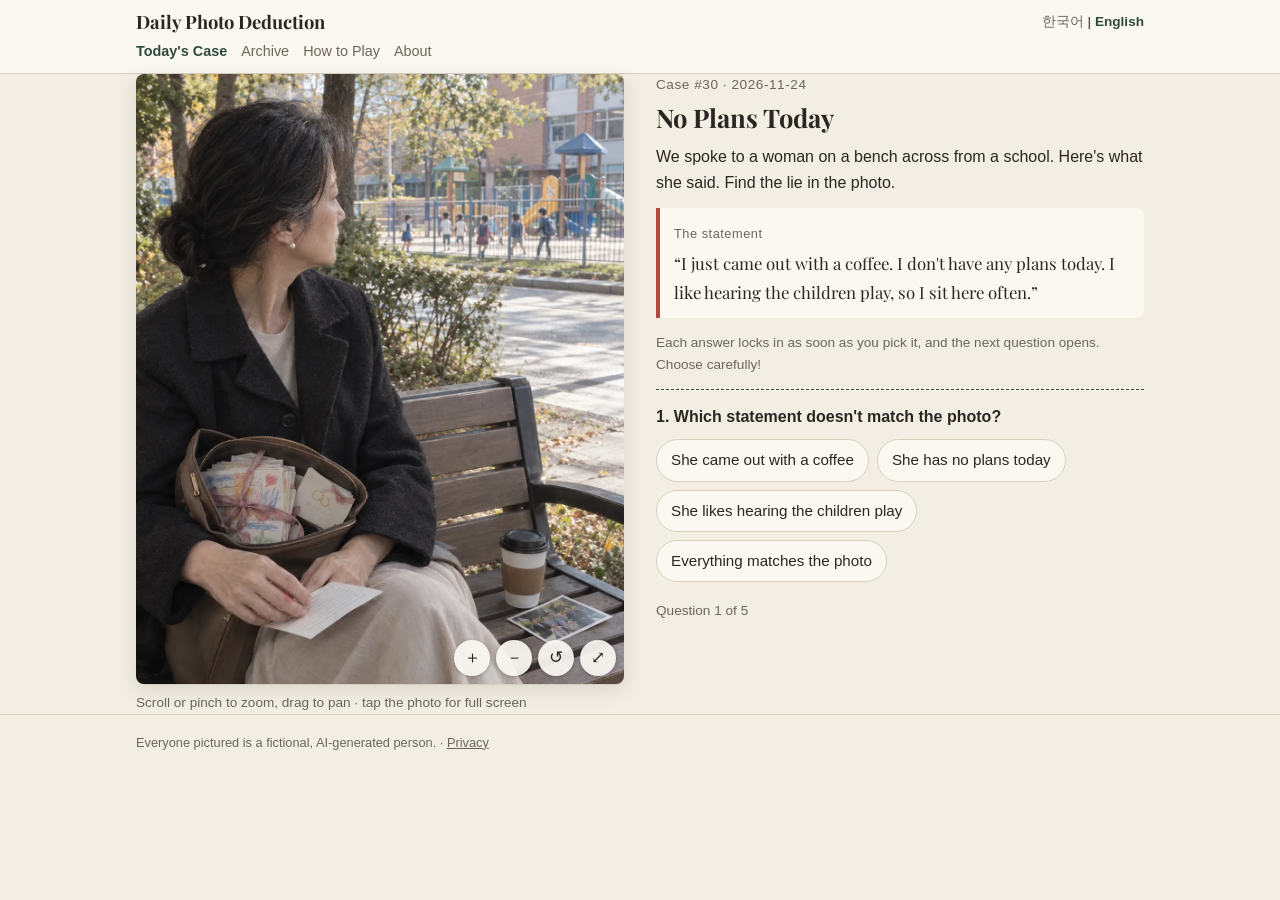
==== index.html @ bbfd2b35 "feat: 결과 화면에 '다음 사건 풀기' 버튼 + 수요 측정 이벤트 - 안 푼 공개 사건 중 가장 최근 것으로 이동, 다 풀었으면 안내 - GoatCounter 이벤트 case-" ====
<!doctype html>
<html lang="en">
<head>
<meta charset="utf-8">
<meta name="viewport" content="width=device-width, initial-scale=1">
<title>Daily Photo Deduction · 오늘의 사진 추리</title>
<meta name="description" content="One photo a day. Work out who the person is from the clues in the photo. · 하루에 사진 한 장, 사진 속 인물을 추리하는 게임.">
<link rel="alternate" hreflang="ko" href="https://choi-kwan-u.github.io/Mystery-Game/ko/">
<link rel="alternate" hreflang="en" href="https://choi-kwan-u.github.io/Mystery-Game/en/">
<link rel="alternate" hreflang="x-default" href="https://choi-kwan-u.github.io/Mystery-Game/en/">
<script src="js/storage.js?v=202610202157"></script>
<script>
  // 직접 고른 언어 > 브라우저 언어
  var lang = Store.get().lang || ((navigator.language || '').toLowerCase().indexOf('ko') === 0 ? 'ko' : 'en');
  location.replace(lang + '/' + location.search);
</script>
</head>
<body style="font-family:sans-serif;background:#f3eee4;color:#2a2622;padding:16px">
<p><a href="ko/">오늘의 사진 추리 (한국어)</a> · <a href="en/">Daily Photo Deduction (English)</a></p>
</body>
</html>
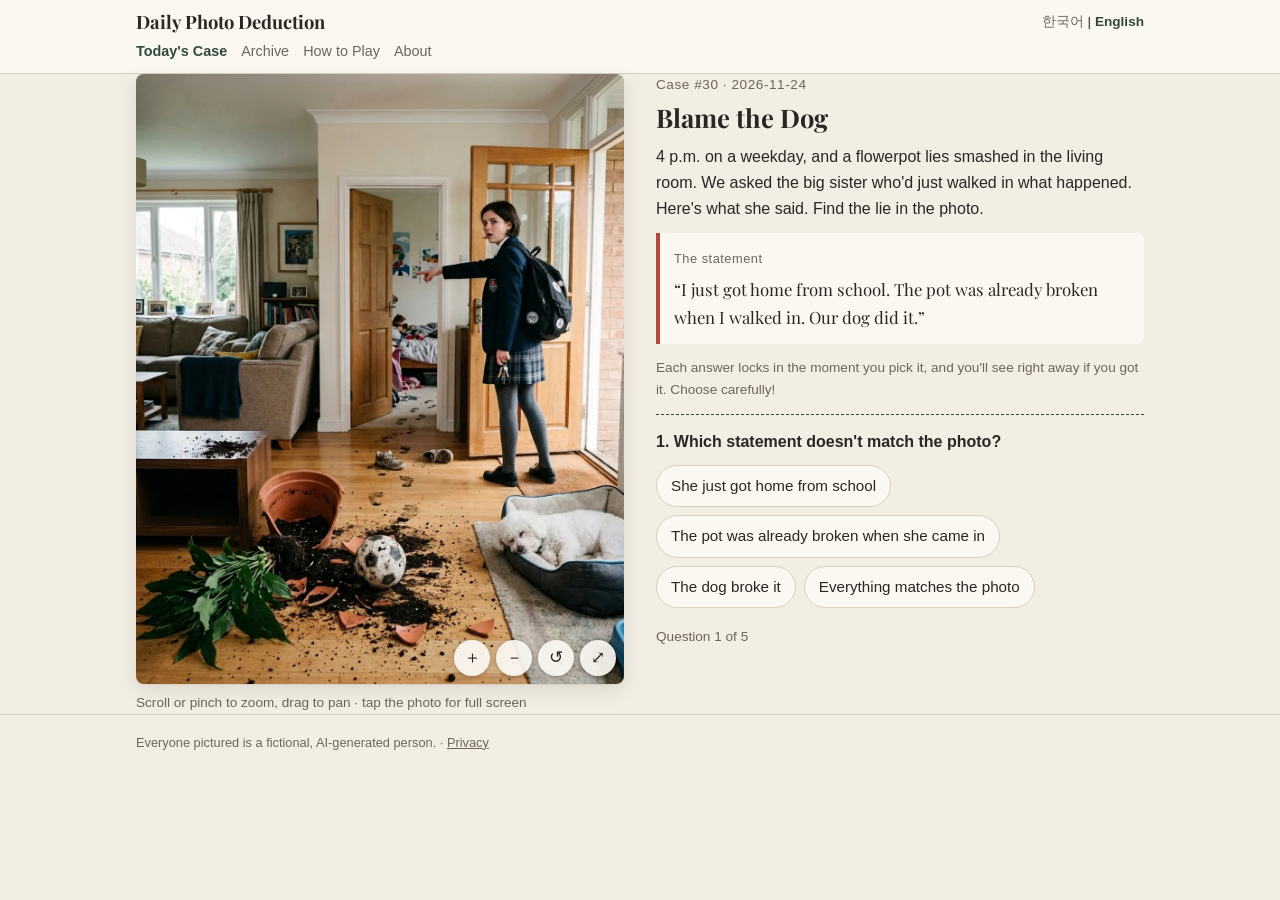
==== commit 4551e06c: "feat: 답을 고를 때마다 바로 정답·오답 표시 (고르면 잠기므로) - 결과 화면 전에도 답한 문제는 정답 칩·오답 칩·판정 문구 표시 - 잠금 안내·플레이 방법 문구(ko/en" ====
--- a/index.html
+++ b/index.html
@@ -8,7 +8,7 @@
 <link rel="alternate" hreflang="ko" href="https://choi-kwan-u.github.io/Mystery-Game/ko/">
 <link rel="alternate" hreflang="en" href="https://choi-kwan-u.github.io/Mystery-Game/en/">
 <link rel="alternate" hreflang="x-default" href="https://choi-kwan-u.github.io/Mystery-Game/en/">
-<script src="js/storage.js?v=202610202157"></script>
+<script src="js/storage.js?v=202610210741"></script>
 <script>
   // 직접 고른 언어 > 브라우저 언어
   var lang = Store.get().lang || ((navigator.language || '').toLowerCase().indexOf('ko') === 0 ? 'ko' : 'en');
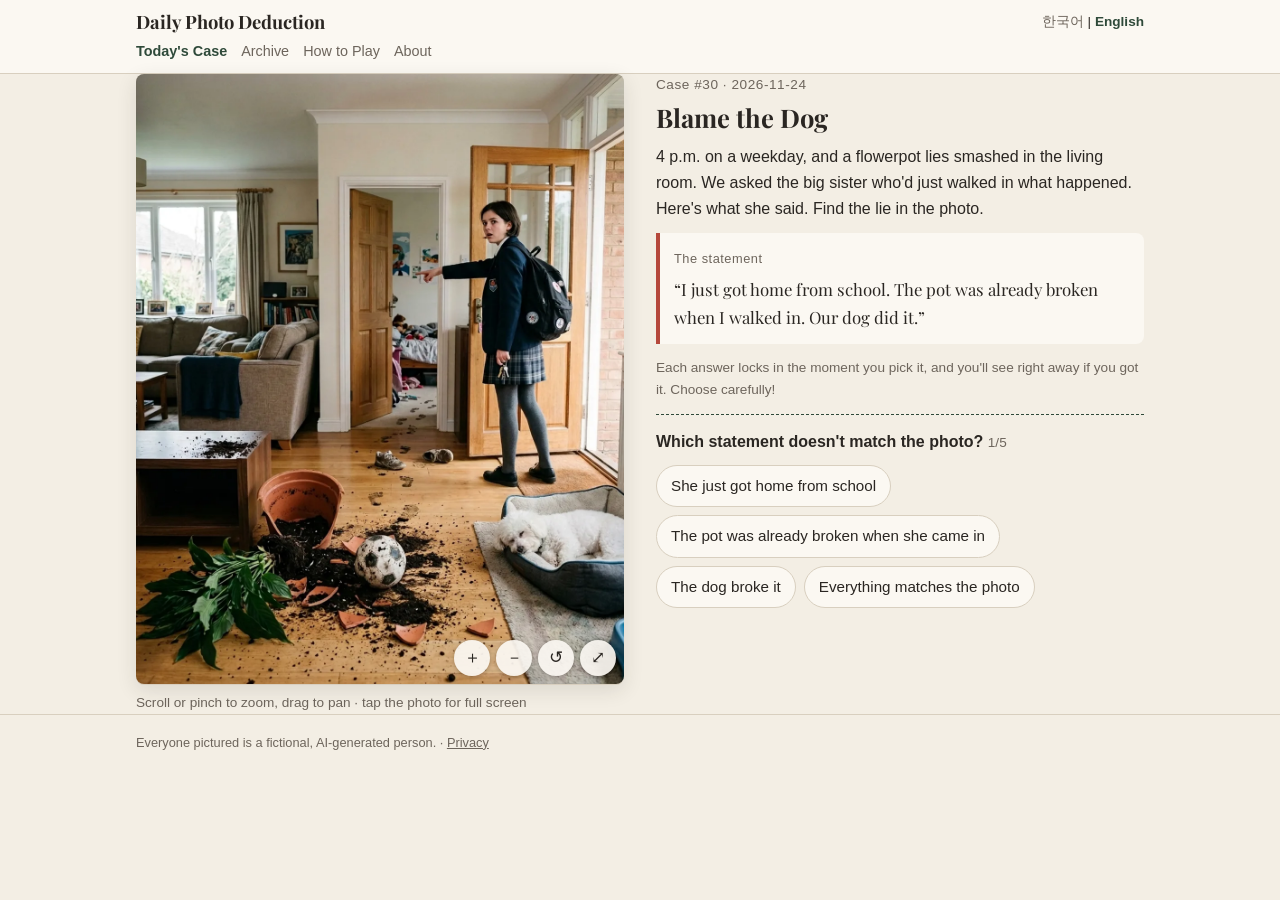
==== commit d3344396: "feat: 질문 문장 끝에 '1/5' 표시, 아래 진행 문구는 제거 Co-Authored-By: Claude Opus 5.5 <noreply@anthropic.com>" ====
--- a/index.html
+++ b/index.html
@@ -8,7 +8,7 @@
 <link rel="alternate" hreflang="ko" href="https://choi-kwan-u.github.io/Mystery-Game/ko/">
 <link rel="alternate" hreflang="en" href="https://choi-kwan-u.github.io/Mystery-Game/en/">
 <link rel="alternate" hreflang="x-default" href="https://choi-kwan-u.github.io/Mystery-Game/en/">
-<script src="js/storage.js?v=202610210741"></script>
+<script src="js/storage.js?v=202610210742"></script>
 <script>
   // 직접 고른 언어 > 브라우저 언어
   var lang = Store.get().lang || ((navigator.language || '').toLowerCase().indexOf('ko') === 0 ? 'ko' : 'en');
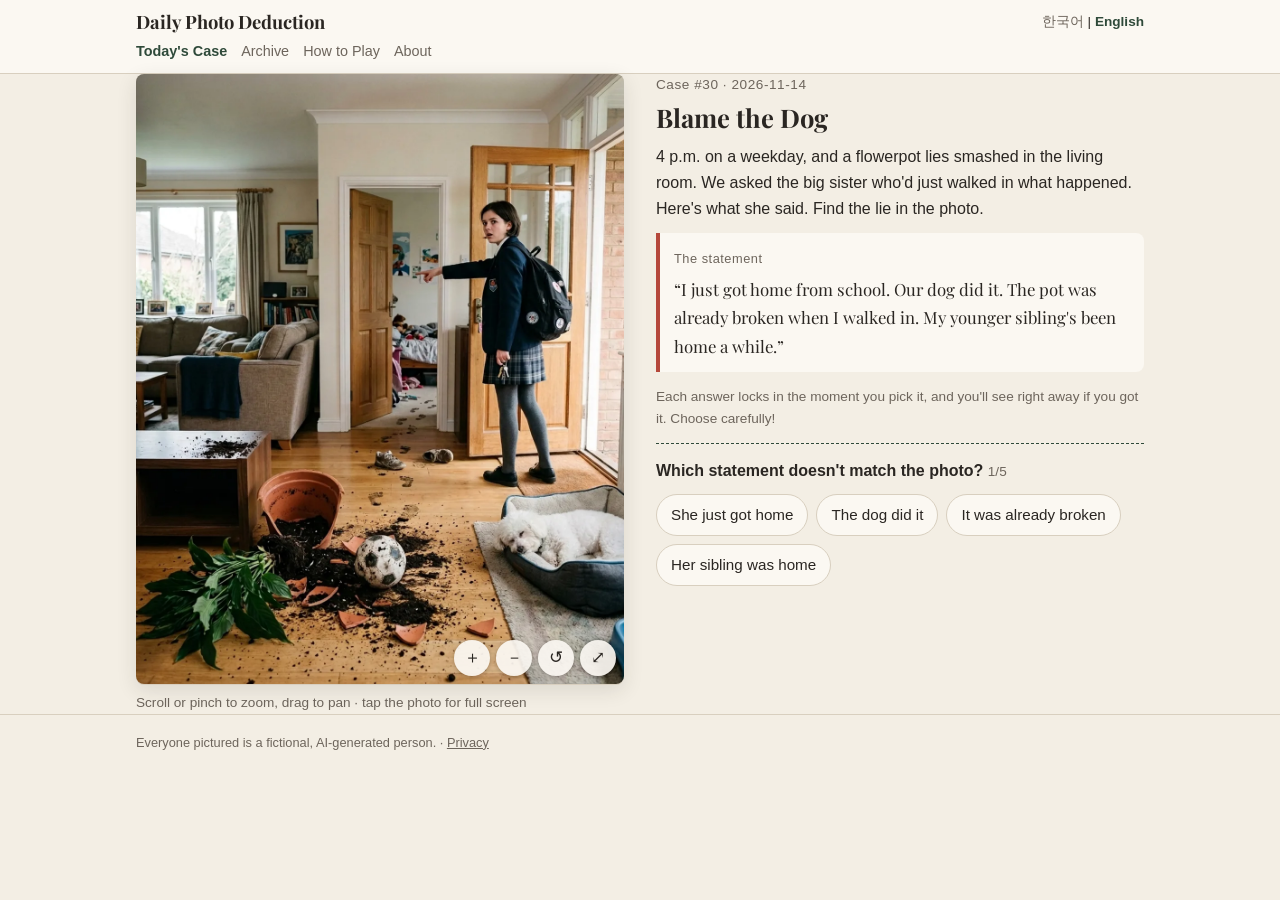
==== commit 411c2d40: "Merge: 문항 개편 2차 (fetch 브랜치 zip) Co-Authored-By: Claude Opus 5.5 <noreply@anthropic.com>" ====
--- a/index.html
+++ b/index.html
@@ -8,7 +8,7 @@
 <link rel="alternate" hreflang="ko" href="https://choi-kwan-u.github.io/Mystery-Game/ko/">
 <link rel="alternate" hreflang="en" href="https://choi-kwan-u.github.io/Mystery-Game/en/">
 <link rel="alternate" hreflang="x-default" href="https://choi-kwan-u.github.io/Mystery-Game/en/">
-<script src="js/storage.js?v=202610210742"></script>
+<script src="js/storage.js?v=202610220900"></script>
 <script>
   // 직접 고른 언어 > 브라우저 언어
   var lang = Store.get().lang || ((navigator.language || '').toLowerCase().indexOf('ko') === 0 ? 'ko' : 'en');
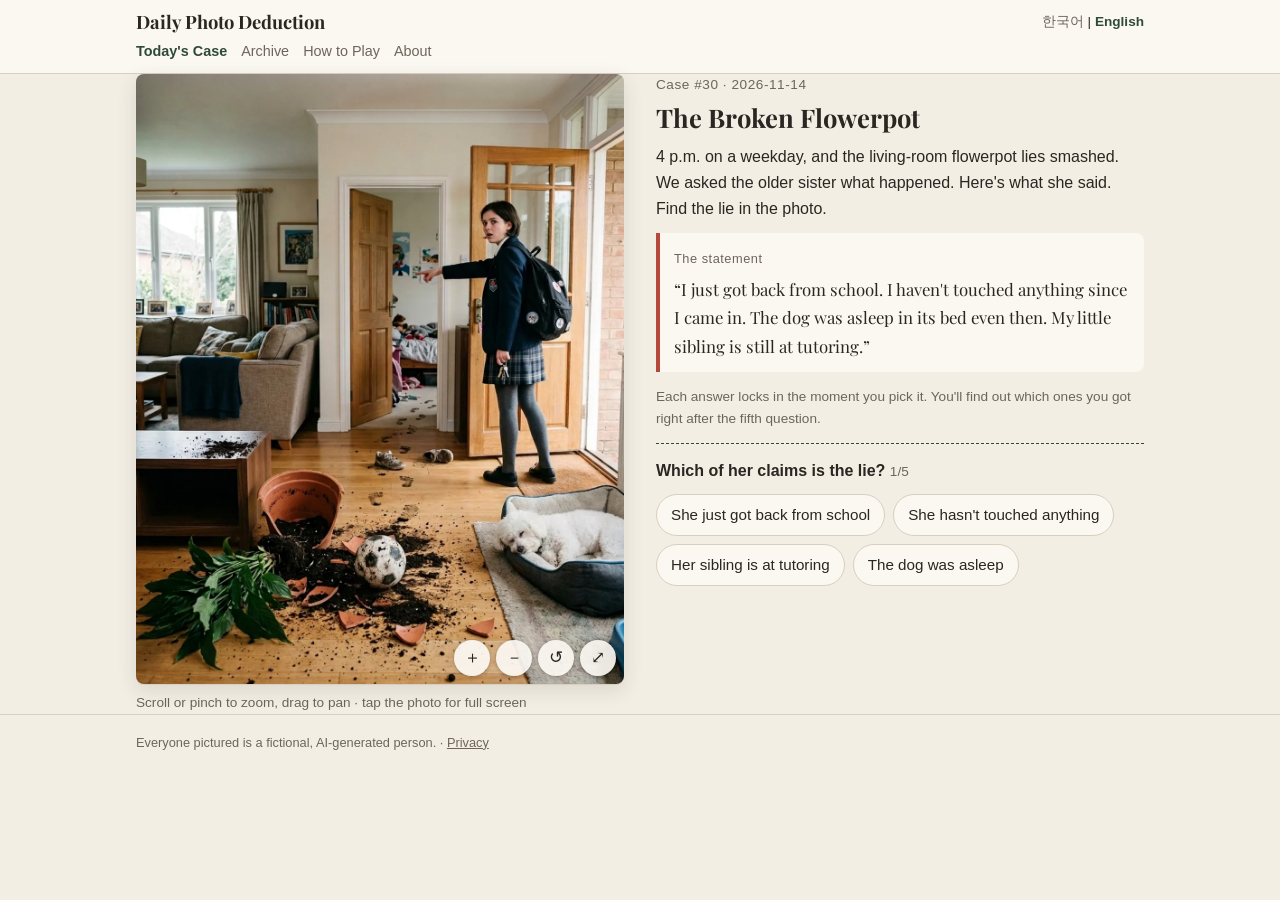
==== commit 7a922363: "Merge: 정답 일괄 공개 + 문항 전면 재작성 Co-Authored-By: Claude Fable 5.1 <noreply@anthropic.com>" ====
--- a/index.html
+++ b/index.html
@@ -8,7 +8,7 @@
 <link rel="alternate" hreflang="ko" href="https://choi-kwan-u.github.io/Mystery-Game/ko/">
 <link rel="alternate" hreflang="en" href="https://choi-kwan-u.github.io/Mystery-Game/en/">
 <link rel="alternate" hreflang="x-default" href="https://choi-kwan-u.github.io/Mystery-Game/en/">
-<script src="js/storage.js?v=202610220900"></script>
+<script src="js/storage.js?v=202610231416"></script>
 <script>
   // 직접 고른 언어 > 브라우저 언어
   var lang = Store.get().lang || ((navigator.language || '').toLowerCase().indexOf('ko') === 0 ? 'ko' : 'en');
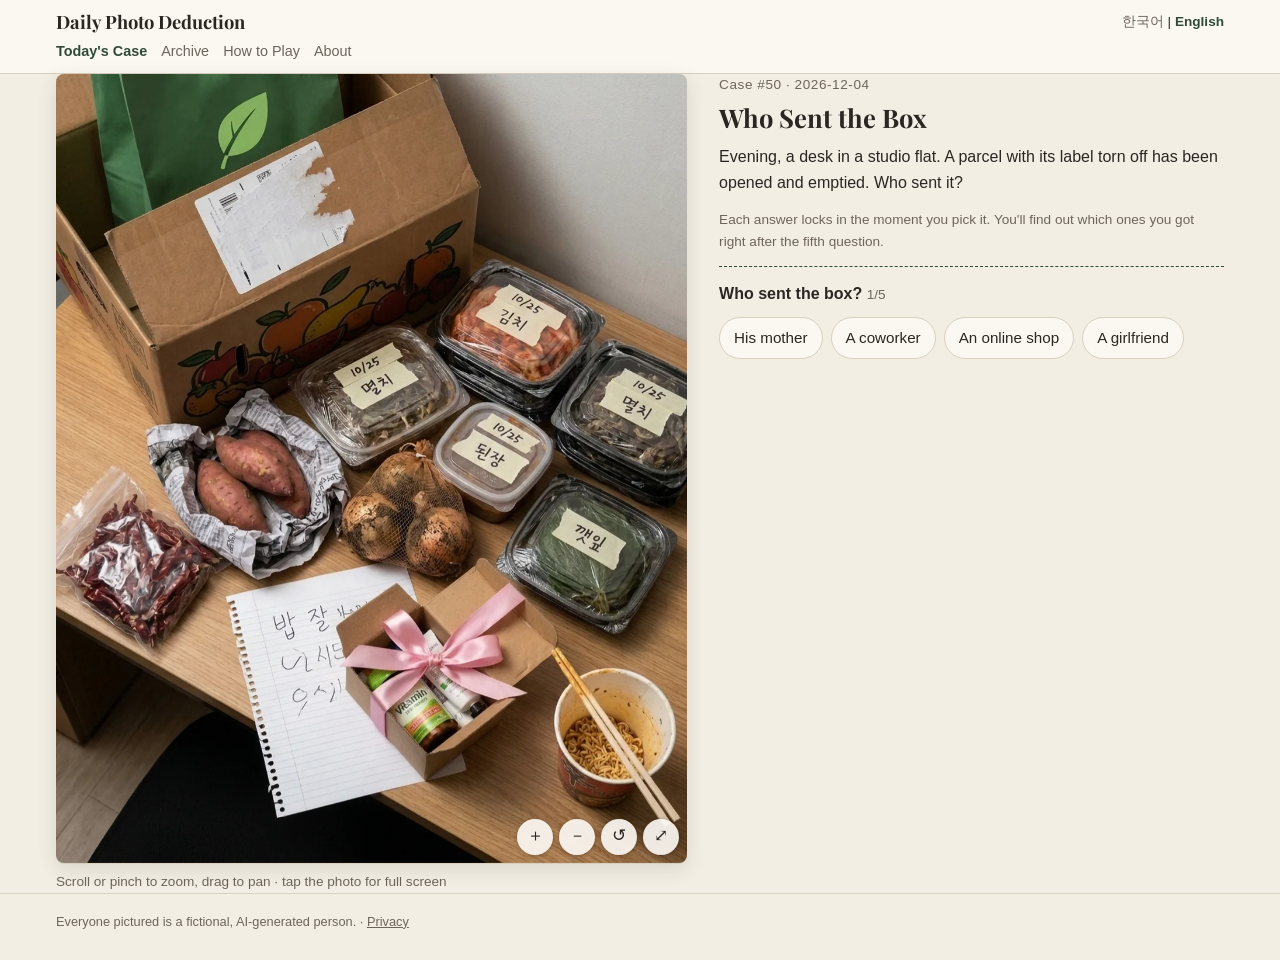
==== commit 5a8517cd: "feat: 결과 화면 — '다음 사건' 이동 버튼 제거하고 카운트다운 아래 '지난 사건 풀어 보기' 링크, 후원 버튼(연결 없음, 소개 페이지 #donate로), 넓은 화면에서 사" ====
--- a/index.html
+++ b/index.html
@@ -8,7 +8,7 @@
 <link rel="alternate" hreflang="ko" href="https://choi-kwan-u.github.io/Mystery-Game/ko/">
 <link rel="alternate" hreflang="en" href="https://choi-kwan-u.github.io/Mystery-Game/en/">
 <link rel="alternate" hreflang="x-default" href="https://choi-kwan-u.github.io/Mystery-Game/en/">
-<script src="js/storage.js?v=202610231416"></script>
+<script src="js/storage.js?v=202610232023"></script>
 <script>
   // 직접 고른 언어 > 브라우저 언어
   var lang = Store.get().lang || ((navigator.language || '').toLowerCase().indexOf('ko') === 0 ? 'ko' : 'en');
